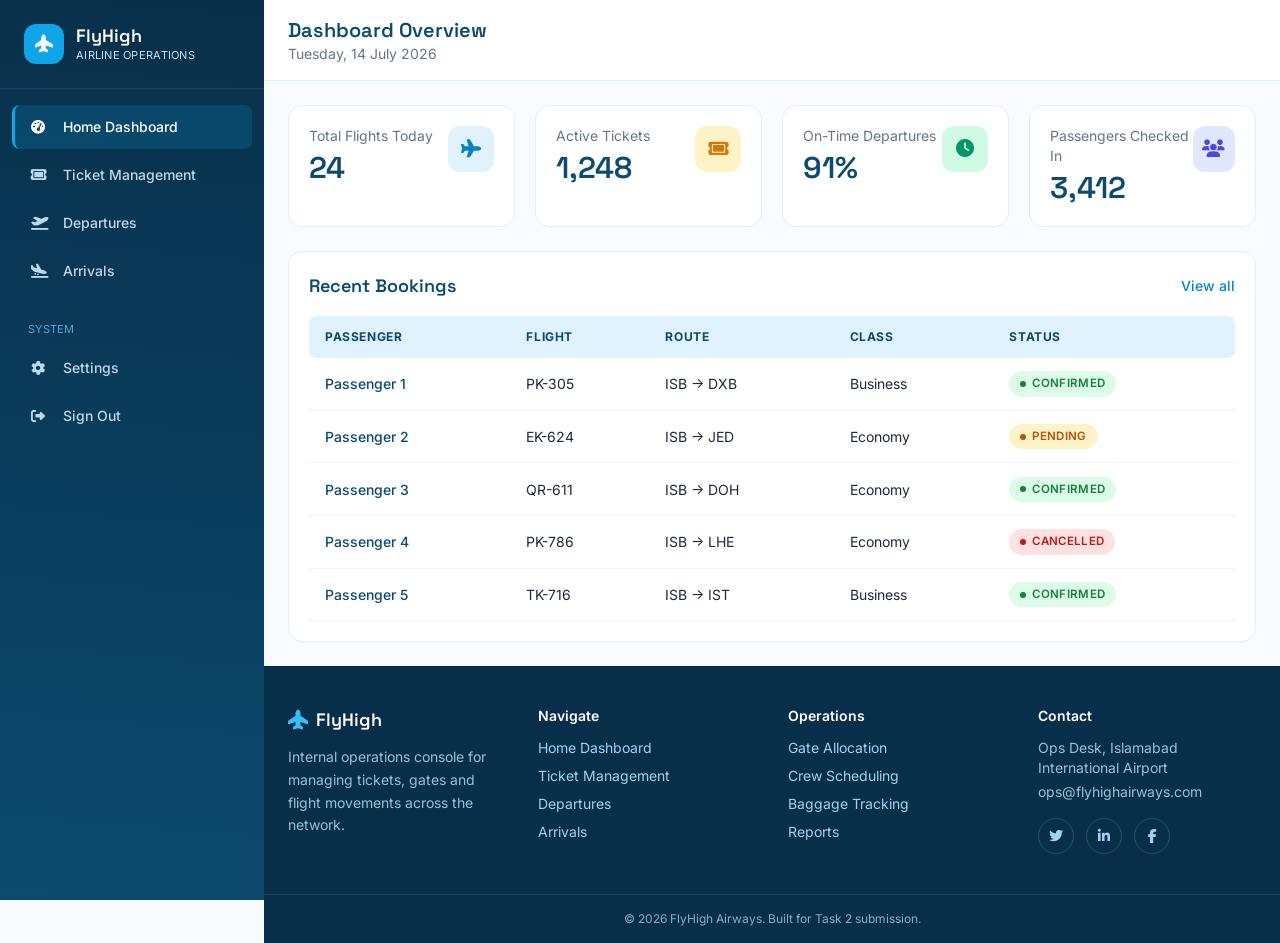
==== index.html @ 9b2eb56f "Updated project files" ====
<!DOCTYPE html>
<html lang="en">
<head>
<meta charset="UTF-8">
<meta name="viewport" content="width=device-width, initial-scale=1.0">
<title>FlyHigh Airways | Dashboard</title>

<link rel="preconnect" href="https://fonts.googleapis.com">
<link href="https://fonts.googleapis.com/css2?family=Inter:wght@400;500;600&family=Space+Grotesk:wght@500;600;700&family=IBM+Plex+Mono:wght@400;500;600&display=swap" rel="stylesheet">
<link rel="stylesheet" href="https://cdnjs.cloudflare.com/ajax/libs/font-awesome/6.5.1/css/all.min.css">

<link rel="stylesheet" href="css/tailwind.css">
<link rel="stylesheet" href="css/style.css">
</head>
<body>

<input type="checkbox" id="nav-toggle" class="nav-toggle">
<aside class="sidebar" id="sidebar">
  <div class="sidebar-logo px-6 py-6 flex items-center gap-3">
    <div class="w-10 h-10 rounded-xl bg-sky-500 flex items-center justify-center">
      <i class="fa-solid fa-plane-up text-white text-lg"></i>
    </div>
    <div>
      <p class="font-display text-white text-lg font-semibold leading-tight">FlyHigh</p>
      <p class="text-[11px] text-sky-200 tracking-wide">AIRLINE OPERATIONS</p>
    </div>
  </div>

  <nav class="mt-4 flex flex-col gap-1 px-3">
    <a href="index.html" class="nav-link active flex items-center gap-3 px-4 py-3 rounded-lg text-sm font-medium">
      <i class="fa-solid fa-gauge-high"></i> Home Dashboard
    </a>
    <a href="tickets.html" class="nav-link flex items-center gap-3 px-4 py-3 rounded-lg text-sm font-medium">
      <i class="fa-solid fa-ticket"></i> Ticket Management
    </a>
    <a href="departures.html" class="nav-link flex items-center gap-3 px-4 py-3 rounded-lg text-sm font-medium">
      <i class="fa-solid fa-plane-departure"></i> Departures
    </a>
    <a href="arrivals.html" class="nav-link flex items-center gap-3 px-4 py-3 rounded-lg text-sm font-medium">
      <i class="fa-solid fa-plane-arrival"></i> Arrivals
    </a>

    <p class="text-[11px] text-sky-300/70 tracking-wide px-4 mt-6 mb-1">SYSTEM</p>
    <a href="#" class="nav-link flex items-center gap-3 px-4 py-3 rounded-lg text-sm font-medium">
      <i class="fa-solid fa-gear"></i> Settings
    </a>
    <a href="#" class="nav-link flex items-center gap-3 px-4 py-3 rounded-lg text-sm font-medium">
      <i class="fa-solid fa-right-from-bracket"></i> Sign Out
    </a>
  </nav>
</aside>

<div class="main-content flex flex-col min-h-screen">

  <header class="bg-white border-b border-sky-100 px-6 py-4 flex items-center justify-between sticky top-0 z-30">
    <div class="flex items-center gap-4">
      <label for="nav-toggle" class="lg:hidden text-navy text-xl cursor-pointer">
        <i class="fa-solid fa-bars"></i>
      </label>
      <div>
        <h1 class="font-display text-xl font-semibold text-navy">Dashboard Overview</h1>
        <p class="text-sm text-slate-500">Tuesday, 14 July 2026</p>
      </div>
    </div>
  </header>

  <main class="flex-1 px-6 py-6">

    <section class="grid grid-cols-1 sm:grid-cols-2 xl:grid-cols-4 gap-5">
      <div class="stat-card p-5 flex items-start justify-between">
        <div>
          <p class="text-sm text-slate-500">Total Flights Today</p>
          <p class="font-display text-3xl font-semibold text-navy mt-1">24</p>
        </div>
        <div class="stat-icon bg-sky-100 text-sky-600"><i class="fa-solid fa-plane text-lg"></i></div>
      </div>

      <div class="stat-card p-5 flex items-start justify-between">
        <div>
          <p class="text-sm text-slate-500">Active Tickets</p>
          <p class="font-display text-3xl font-semibold text-navy mt-1">1,248</p>
        </div>
        <div class="stat-icon bg-amber-100 text-amber-600"><i class="fa-solid fa-ticket text-lg"></i></div>
      </div>

      <div class="stat-card p-5 flex items-start justify-between">
        <div>
          <p class="text-sm text-slate-500">On-Time Departures</p>
          <p class="font-display text-3xl font-semibold text-navy mt-1">91%</p>
        </div>
        <div class="stat-icon bg-emerald-100 text-emerald-600"><i class="fa-solid fa-clock text-lg"></i></div>
      </div>

      <div class="stat-card p-5 flex items-start justify-between">
        <div>
          <p class="text-sm text-slate-500">Passengers Checked In</p>
          <p class="font-display text-3xl font-semibold text-navy mt-1">3,412</p>
        </div>
        <div class="stat-icon bg-indigo-100 text-indigo-600"><i class="fa-solid fa-users text-lg"></i></div>
      </div>
    </section>

    <section class="panel p-5 mt-6">
      <div class="flex items-center justify-between mb-4">
        <h2 class="font-display text-lg font-semibold text-navy">Recent Bookings</h2>
        <a href="tickets.html" class="text-sm text-sky-600 font-medium hover:underline">View all</a>
      </div>
      <table class="data-table w-full">
        <thead>
          <tr>
            <th class="rounded-l-lg">Passenger</th>
            <th>Flight</th>
            <th>Route</th>
            <th>Class</th>
            <th class="rounded-r-lg">Status</th>
          </tr>
        </thead>
        <tbody>
          <tr>
            <td class="font-medium text-navy">Passenger 1</td>
            <td>PK-305</td>
            <td>ISB &rarr; DXB</td>
            <td>Business</td>
            <td><span class="badge badge-confirmed">Confirmed</span></td>
          </tr>
          <tr>
            <td class="font-medium text-navy">Passenger 2</td>
            <td>EK-624</td>
            <td>ISB &rarr; JED</td>
            <td>Economy</td>
            <td><span class="badge badge-pending">Pending</span></td>
          </tr>
          <tr>
            <td class="font-medium text-navy">Passenger 3</td>
            <td>QR-611</td>
            <td>ISB &rarr; DOH</td>
            <td>Economy</td>
            <td><span class="badge badge-confirmed">Confirmed</span></td>
          </tr>
          <tr>
            <td class="font-medium text-navy">Passenger 4</td>
            <td>PK-786</td>
            <td>ISB &rarr; LHE</td>
            <td>Economy</td>
            <td><span class="badge badge-cancelled">Cancelled</span></td>
          </tr>
          <tr>
            <td class="font-medium text-navy">Passenger 5</td>
            <td>TK-716</td>
            <td>ISB &rarr; IST</td>
            <td>Business</td>
            <td><span class="badge badge-confirmed">Confirmed</span></td>
          </tr>
        </tbody>
      </table>
    </section>

  </main>

  <footer class="site-footer mt-auto">
    <div class="max-w-7xl mx-auto px-6 py-10 grid grid-cols-1 md:grid-cols-4 gap-8">
      <div>
        <div class="flex items-center gap-2 mb-3">
          <i class="fa-solid fa-plane-up text-sky-400 text-xl"></i>
          <span class="font-display text-white text-lg font-semibold">FlyHigh</span>
        </div>
        <p class="text-sm text-sky-200/80 leading-relaxed">Internal operations console for managing tickets, gates and flight movements across the network.</p>
      </div>
      <div>
        <p class="text-white font-semibold mb-3 text-sm">Navigate</p>
        <ul class="flex flex-col gap-2 text-sm">
          <li><a href="index.html">Home Dashboard</a></li>
          <li><a href="tickets.html">Ticket Management</a></li>
          <li><a href="departures.html">Departures</a></li>
          <li><a href="arrivals.html">Arrivals</a></li>
        </ul>
      </div>
      <div>
        <p class="text-white font-semibold mb-3 text-sm">Operations</p>
        <ul class="flex flex-col gap-2 text-sm">
          <li><a href="#">Gate Allocation</a></li>
          <li><a href="#">Crew Scheduling</a></li>
          <li><a href="#">Baggage Tracking</a></li>
          <li><a href="#">Reports</a></li>
        </ul>
      </div>
      <div>
        <p class="text-white font-semibold mb-3 text-sm">Contact</p>
        <p class="text-sm text-sky-200/80">Ops Desk, Islamabad International Airport</p>
        <p class="text-sm text-sky-200/80 mt-1">ops@flyhighairways.com</p>
        <div class="flex gap-3 mt-4">
          <a href="#" class="footer-social"><i class="fa-brands fa-twitter text-sm"></i></a>
          <a href="#" class="footer-social"><i class="fa-brands fa-linkedin-in text-sm"></i></a>
          <a href="#" class="footer-social"><i class="fa-brands fa-facebook-f text-sm"></i></a>
        </div>
      </div>
    </div>
    <div class="border-t border-white/10 py-4 text-center text-xs text-sky-200/70">
      &copy; 2026 FlyHigh Airways. Built for Task 2 submission.
    </div>
  </footer>

</div>

</body>
</html>
---- css/style.css ----
/* FlyHigh Airways - custom styles layered on top of Tailwind utilities */

:root {
  --sky: #0ea5e9;
  --sky-dark: #0369a1;
  --sky-light: #e0f2fe;
  --navy: #0c4a6e;
  --navy-deep: #082f49;
  --amber: #f59e0b;
  --slate: #64748b;
}

* {
  scrollbar-width: thin;
  scrollbar-color: var(--sky) #e2e8f0;
}

body {
  font-family: 'Inter', sans-serif;
  background-color: #f8fbff;
  color: #1e293b;
}

.font-display {
  font-family: 'Space Grotesk', sans-serif;
}

.font-mono-board {
  font-family: 'IBM Plex Mono', monospace;
}

/* ---------- Sidebar ---------- */

.sidebar {
  width: 264px;
  background: linear-gradient(185deg, var(--navy-deep) 0%, var(--navy) 100%);
  min-height: 100vh;
  position: fixed;
  top: 0;
  left: 0;
  z-index: 40;
  transition: transform 0.25s ease;
}

.sidebar-logo {
  border-bottom: 1px solid rgba(255, 255, 255, 0.08);
}

.nav-link {
  color: #bcd9ef;
  border-left: 3px solid transparent;
  transition: all 0.15s ease;
}

.nav-link:hover {
  background-color: rgba(14, 165, 233, 0.12);
  color: #ffffff;
}

.nav-link.active {
  background-color: rgba(14, 165, 233, 0.18);
  border-left-color: var(--sky);
  color: #ffffff;
}

.nav-link i {
  width: 20px;
}

.main-content {
  margin-left: 264px;
}

.nav-toggle {
  position: absolute;
  opacity: 0;
  pointer-events: none;
}

@media (max-width: 1024px) {
  .sidebar {
    transform: translateX(-100%);
  }
  .nav-toggle:checked ~ .sidebar {
    transform: translateX(0);
  }
  .main-content {
    margin-left: 0;
  }
}

/* ---------- Cards ---------- */

.stat-card {
  background: #ffffff;
  border: 1px solid #e5eef7;
  border-radius: 14px;
  transition: transform 0.15s ease, box-shadow 0.15s ease;
}

.stat-card:hover {
  transform: translateY(-3px);
  box-shadow: 0 10px 25px -10px rgba(3, 105, 161, 0.25);
}

.stat-icon {
  width: 46px;
  height: 46px;
  border-radius: 12px;
  display: flex;
  align-items: center;
  justify-content: center;
}

.panel {
  background: #ffffff;
  border: 1px solid #e5eef7;
  border-radius: 14px;
}

/* ---------- Flight board (departures / arrivals signature look) ---------- */

.board {
  background: var(--navy-deep);
  border-radius: 14px;
  overflow: hidden;
  box-shadow: inset 0 0 40px rgba(14, 165, 233, 0.08);
}

.board table {
  width: 100%;
  border-collapse: collapse;
}

.board thead th {
  font-family: 'IBM Plex Mono', monospace;
  font-size: 11px;
  letter-spacing: 0.12em;
  text-transform: uppercase;
  color: #7dd3fc;
  padding: 14px 18px;
  text-align: left;
  border-bottom: 1px solid rgba(125, 211, 252, 0.2);
}

.board tbody td {
  font-family: 'IBM Plex Mono', monospace;
  font-size: 13.5px;
  letter-spacing: 0.04em;
  color: #f0f9ff;
  padding: 13px 18px;
  border-bottom: 1px solid rgba(255, 255, 255, 0.06);
}

.board tbody tr:last-child td {
  border-bottom: none;
}

.board tbody tr:hover {
  background: rgba(14, 165, 233, 0.08);
}

.flight-code {
  color: var(--amber);
  font-weight: 600;
}

/* ---------- Status badges ---------- */

.badge {
  display: inline-flex;
  align-items: center;
  gap: 6px;
  padding: 4px 11px;
  border-radius: 999px;
  font-size: 11.5px;
  font-weight: 600;
  letter-spacing: 0.03em;
  text-transform: uppercase;
}

.badge::before {
  content: "";
  width: 6px;
  height: 6px;
  border-radius: 50%;
  background: currentColor;
}

.badge-ontime   { background: #dcfce7; color: #15803d; }
.badge-boarding { background: #dbeafe; color: #1d4ed8; }
.badge-delayed  { background: #fef3c7; color: #b45309; }
.badge-cancelled{ background: #fee2e2; color: #b91c1c; }
.badge-landed   { background: #e0e7ff; color: #4338ca; }
.badge-confirmed{ background: #dcfce7; color: #15803d; }
.badge-pending  { background: #fef3c7; color: #b45309; }

/* ---------- Regular data table (tickets page) ---------- */

.data-table thead th {
  background: var(--sky-light);
  color: var(--navy);
  font-size: 12px;
  text-transform: uppercase;
  letter-spacing: 0.05em;
  padding: 12px 16px;
  text-align: left;
}

.data-table tbody td {
  padding: 13px 16px;
  border-bottom: 1px solid #eef4fa;
  font-size: 14px;
}

.data-table tbody tr:hover {
  background: #f4faff;
}

.icon-btn {
  width: 32px;
  height: 32px;
  border-radius: 8px;
  display: inline-flex;
  align-items: center;
  justify-content: center;
  transition: background 0.15s ease;
}

.icon-btn:hover {
  background: var(--sky-light);
}

/* ---------- Footer ---------- */

.site-footer {
  background: var(--navy-deep);
  color: #cbe4f7;
}

.site-footer a {
  color: #9fd3f2;
  transition: color 0.15s ease;
}

.site-footer a:hover {
  color: #ffffff;
}

.footer-social {
  width: 36px;
  height: 36px;
  border-radius: 50%;
  border: 1px solid rgba(255, 255, 255, 0.15);
  display: inline-flex;
  align-items: center;
  justify-content: center;
  transition: all 0.15s ease;
}

.footer-social:hover {
  background: var(--sky);
  border-color: var(--sky);
}

/* ---------- Utility ---------- */

.btn-primary {
  background: var(--sky);
  color: #ffffff;
  transition: background 0.15s ease;
}

.btn-primary:hover {
  background: var(--sky-dark);
}
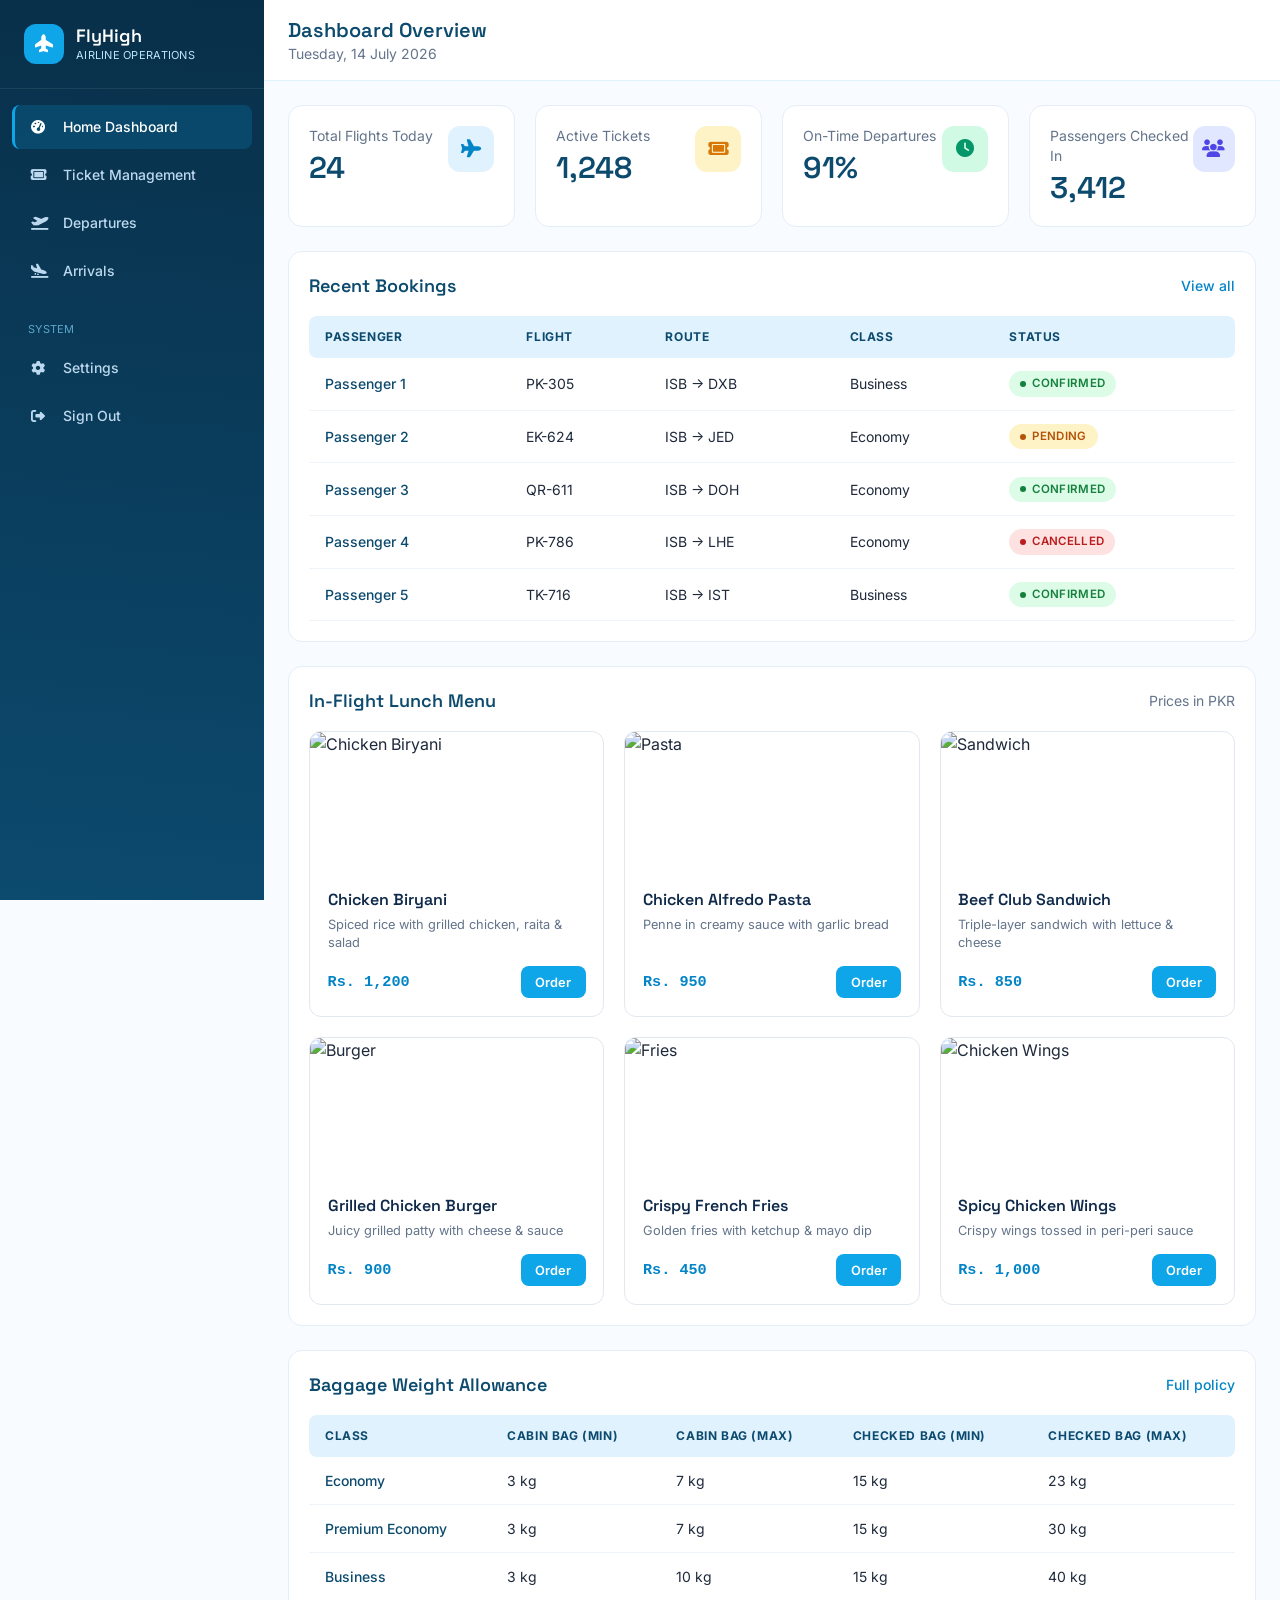
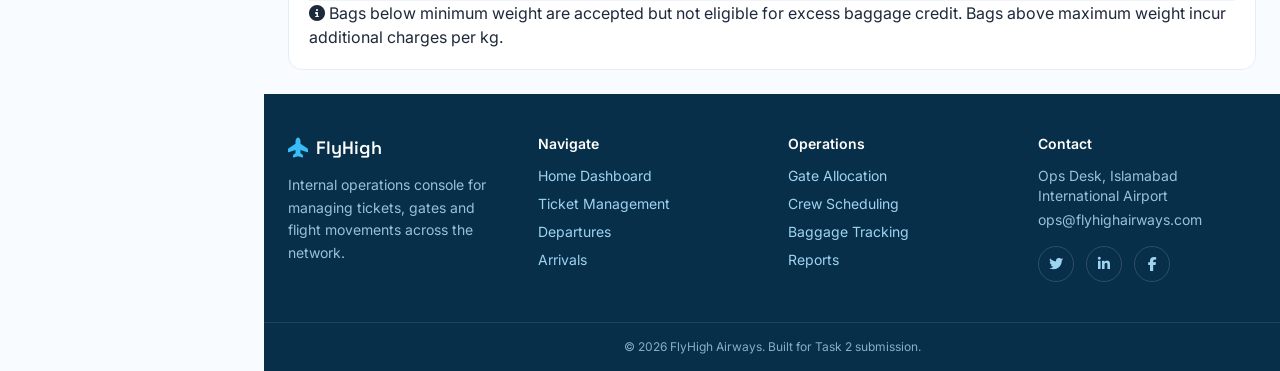
==== commit 36cd3627: "Add lunch menu, baggage limits, ticket booking form, and welcome page background" ====
--- a/index.html
+++ b/index.html
@@ -155,6 +155,134 @@
       </table>
     </section>
 
+  <!-- Lunch / In-Flight Meal Section -->
+<section class="panel p-5 mt-6">
+  <div class="flex items-center justify-between mb-4">
+    <h2 class="font-display text-lg font-semibold text-navy">In-Flight Lunch Menu</h2>
+    <span class="text-sm text-slate-500">Prices in PKR</span>
+  </div>
+  <div class="meal-grid">
+
+    <div class="meal-card">
+      <img class="meal-img" src="https://images.unsplash.com/photo-1716550781939-beb7d7247aae?w=500&auto=format&fit=crop&q=60&ixlib=rb-4.1.0&ixid=M3wxMjA3fDB8MHxzZWFyY2h8MTR8fGJpcnlhbml8ZW58MHx8MHx8fDA%3D" alt="Chicken Biryani">
+      <div class="meal-card-body">
+        <h3 class="meal-name">Chicken Biryani</h3>
+        <p class="meal-desc">Spiced rice with grilled chicken, raita & salad</p>
+        <div class="meal-footer">
+          <p class="meal-price">Rs. 1,200</p>
+          <button class="order-btn" type="button">Order</button>
+        </div>
+      </div>
+    </div>
+
+    <div class="meal-card">
+      <img class="meal-img" src="https://plus.unsplash.com/premium_photo-1677000666741-17c3c57139a2?w=500&auto=format&fit=crop&q=60&ixlib=rb-4.1.0&ixid=M3wxMjA3fDB8MHxzZWFyY2h8NXx8cGFzdGF8ZW58MHx8MHx8fDA%3D" alt="Pasta">
+      <div class="meal-card-body">
+        <h3 class="meal-name">Chicken Alfredo Pasta</h3>
+        <p class="meal-desc">Penne in creamy sauce with garlic bread</p>
+        <div class="meal-footer">
+          <p class="meal-price">Rs. 950</p>
+          <button class="order-btn" type="button">Order</button>
+        </div>
+      </div>
+    </div>
+
+    <div class="meal-card">
+      <img class="meal-img" src="https://images.unsplash.com/photo-1655279562015-047c3da9a271?w=500&auto=format&fit=crop&q=60&ixlib=rb-4.1.0&ixid=M3wxMjA3fDB8MHxzZWFyY2h8M3x8c2Fud2ljaHxlbnwwfHwwfHx8MA%3D%3D" alt="Sandwich">
+      <div class="meal-card-body">
+        <h3 class="meal-name">Beef Club Sandwich</h3>
+        <p class="meal-desc">Triple-layer sandwich with lettuce & cheese</p>
+        <div class="meal-footer">
+          <p class="meal-price">Rs. 850</p>
+          <button class="order-btn" type="button">Order</button>
+        </div>
+      </div>
+    </div>
+
+    <div class="meal-card">
+      <img class="meal-img" src="https://images.unsplash.com/photo-1572802419224-296b0aeee0d9?w=500&auto=format&fit=crop&q=60&ixlib=rb-4.1.0&ixid=M3wxMjA3fDB8MHxzZWFyY2h8NHx8YnVyZ2VyfGVufDB8fDB8fHww" alt="Burger">
+      <div class="meal-card-body">
+        <h3 class="meal-name">Grilled Chicken Burger</h3>
+        <p class="meal-desc">Juicy grilled patty with cheese & sauce</p>
+        <div class="meal-footer">
+          <p class="meal-price">Rs. 900</p>
+          <button class="order-btn" type="button">Order</button>
+        </div>
+      </div>
+    </div>
+
+    <div class="meal-card">
+      <img class="meal-img" src="https://images.unsplash.com/photo-1598998834333-c0b91bc9b2a3?w=500&auto=format&fit=crop&q=60&ixlib=rb-4.1.0&ixid=M3wxMjA3fDB8MHxzZWFyY2h8MTJ8fGZyaWVzfGVufDB8fDB8fHww" alt="Fries">
+      <div class="meal-card-body">
+        <h3 class="meal-name">Crispy French Fries</h3>
+        <p class="meal-desc">Golden fries with ketchup & mayo dip</p>
+        <div class="meal-footer">
+          <p class="meal-price">Rs. 450</p>
+          <button class="order-btn" type="button">Order</button>
+        </div>
+      </div>
+    </div>
+
+    <div class="meal-card">
+      <img class="meal-img" src="https://images.unsplash.com/photo-1585703900468-13c7a978ad86?w=500&auto=format&fit=crop&q=60&ixlib=rb-4.1.0&ixid=M3wxMjA3fDB8MHxzZWFyY2h8N3x8Y2hpY2tlbiUyMHdpbmdzfGVufDB8fDB8fHww" alt="Chicken Wings">
+      <div class="meal-card-body">
+        <h3 class="meal-name">Spicy Chicken Wings</h3>
+        <p class="meal-desc">Crispy wings tossed in peri-peri sauce</p>
+        <div class="meal-footer">
+          <p class="meal-price">Rs. 1,000</p>
+          <button class="order-btn" type="button">Order</button>
+        </div>
+      </div>
+    </div>
+
+  </div>
+</section>
+
+<!-- Luggage Weight Limits Section -->
+<section class="panel p-5 mt-6">
+  <div class="flex items-center justify-between mb-4">
+    <h2 class="font-display text-lg font-semibold text-navy">Baggage Weight Allowance</h2>
+    <a href="#" class="text-sm text-sky-600 font-medium hover:underline">Full policy</a>
+  </div>
+  <table class="data-table w-full">
+    <thead>
+      <tr>
+        <th class="rounded-l-lg">Class</th>
+        <th>Cabin Bag (Min)</th>
+        <th>Cabin Bag (Max)</th>
+        <th>Checked Bag (Min)</th>
+        <th class="rounded-r-lg">Checked Bag (Max)</th>
+      </tr>
+    </thead>
+    <tbody>
+      <tr>
+        <td class="font-medium text-navy">Economy</td>
+        <td>3 kg</td>
+        <td>7 kg</td>
+        <td>15 kg</td>
+        <td>23 kg</td>
+      </tr>
+      <tr>
+        <td class="font-medium text-navy">Premium Economy</td>
+        <td>3 kg</td>
+        <td>7 kg</td>
+        <td>15 kg</td>
+        <td>30 kg</td>
+      </tr>
+      <tr>
+        <td class="font-medium text-navy">Business</td>
+        <td>3 kg</td>
+        <td>10 kg</td>
+        <td>15 kg</td>
+        <td>40 kg</td>
+      </tr>
+    </tbody>
+  </table>
+  <p class="baggage-note mt-3">
+    <i class="fa-solid fa-circle-info"></i>
+    Bags below minimum weight are accepted but not eligible for excess baggage credit. Bags above maximum weight incur additional charges per kg.
+  </p>
+</section>
   </main>
 
   <footer class="site-footer mt-auto">
--- a/css/style.css
+++ b/css/style.css
@@ -273,4 +273,352 @@
 
 .btn-primary:hover {
   background: var(--sky-dark);
+}
+
+/* Meal grid */
+.meal-grid {
+  display: grid;
+  grid-template-columns: repeat(auto-fit, minmax(220px, 1fr));
+  gap: 1.25rem;
+}
+
+.meal-card {
+  border: 1px solid #e2e8f0;
+  border-radius: 0.75rem;
+  overflow: hidden;
+  background: #ffffff;
+  transition: box-shadow 0.2s ease, transform 0.2s ease;
+  display: flex;
+  flex-direction: column;
+}
+
+.meal-card:hover {
+  box-shadow: 0 6px 16px rgba(0, 0, 0, 0.08);
+  transform: translateY(-3px);
+}
+
+.meal-img {
+  width: 100%;
+  height: 140px;
+  object-fit: cover;
+  display: block;
+}
+
+.meal-card-body {
+  padding: 1rem 1.1rem 1.1rem;
+  display: flex;
+  flex-direction: column;
+  flex: 1;
+}
+
+.meal-name {
+  font-family: 'Space Grotesk', sans-serif;
+  font-weight: 600;
+  font-size: 1rem;
+  color: #0f2a4a;
+  margin-bottom: 0.25rem;
+}
+
+.meal-desc {
+  font-size: 0.8rem;
+  color: #64748b;
+  line-height: 1.4;
+  margin-bottom: 0.9rem;
+  flex: 1;
+}
+
+.meal-footer {
+  display: flex;
+  align-items: center;
+  justify-content: space-between;
+  gap: 0.5rem;
+}
+
+.meal-price {
+  font-family: 'IBM Plex Mono', monospace;
+  font-weight: 600;
+  font-size: 0.95rem;
+  color: #0284c7;
+}
+
+.order-btn {
+  background: #0ea5e9;
+  color: #ffffff;
+  border: none;
+  padding: 0.4rem 0.9rem;
+  border-radius: 0.5rem;
+  font-size: 0.8rem;
+  font-weight: 600;
+  cursor: pointer;
+  transition: background 0.2s ease;
+}
+
+.order-btn:hover {
+  background: #0284c7;
+}
+
+.order-btn:active {
+  transform: scale(0.97);
+}
+
+/* Booking form */
+.booking-form {
+  display: flex;
+  flex-direction: column;
+  gap: 1.25rem;
+}
+
+.trip-type-row {
+  display: flex;
+  gap: 1.5rem;
+  flex-wrap: wrap;
+}
+
+.trip-radio {
+  display: flex;
+  align-items: center;
+  gap: 0.4rem;
+  font-size: 0.85rem;
+  color: #475569;
+  cursor: pointer;
+}
+
+.trip-radio input {
+  accent-color: #0ea5e9;
+  width: 16px;
+  height: 16px;
+  cursor: pointer;
+}
+
+/* Route row */
+.route-row {
+  display: grid;
+  grid-template-columns: 1fr auto 1fr;
+  gap: 0.75rem;
+  align-items: end;
+}
+
+.swap-btn {
+  width: 40px;
+  height: 40px;
+  border-radius: 50%;
+  border: 1px solid #e2e8f0;
+  background: #f0f9ff;
+  color: #0ea5e9;
+  display: flex;
+  align-items: center;
+  justify-content: center;
+  cursor: pointer;
+  transition: background 0.2s ease, transform 0.2s ease;
+  margin-bottom: 2px;
+}
+
+.swap-btn:hover {
+  background: #0ea5e9;
+  color: #ffffff;
+  transform: rotate(180deg);
+}
+
+/* Generic field grid */
+.form-grid {
+  display: grid;
+  grid-template-columns: repeat(auto-fit, minmax(200px, 1fr));
+  gap: 1rem;
+}
+
+.form-field {
+  display: flex;
+  flex-direction: column;
+  gap: 0.35rem;
+}
+
+.form-field label {
+  font-size: 0.78rem;
+  font-weight: 600;
+  color: #0f2a4a;
+}
+
+.input-icon-wrap {
+  display: flex;
+  align-items: center;
+  gap: 0.6rem;
+  border: 1px solid #e2e8f0;
+  border-radius: 0.6rem;
+  padding: 0.55rem 0.8rem;
+  background: #f8fafc;
+  transition: border-color 0.2s ease, box-shadow 0.2s ease;
+}
+
+.input-icon-wrap:focus-within {
+  border-color: #0ea5e9;
+  box-shadow: 0 0 0 3px rgba(14, 165, 233, 0.15);
+  background: #ffffff;
+}
+
+.input-icon-wrap i {
+  color: #0ea5e9;
+  font-size: 0.85rem;
+  width: 16px;
+  text-align: center;
+}
+
+.input-icon-wrap input,
+.input-icon-wrap select {
+  border: none;
+  outline: none;
+  background: transparent;
+  font-size: 0.85rem;
+  color: #0f2a4a;
+  width: 100%;
+  font-family: 'Inter', sans-serif;
+}
+
+.form-divider {
+  border: none;
+  border-top: 1px solid #e2e8f0;
+  margin: 0.25rem 0;
+}
+
+.form-subheading {
+  font-family: 'Space Grotesk', sans-serif;
+  font-weight: 600;
+  font-size: 0.9rem;
+  color: #0f2a4a;
+  margin-bottom: 0.5rem;
+}
+
+/* Seat preference */
+.seat-pref-row {
+  display: flex;
+  flex-direction: column;
+  gap: 0.6rem;
+}
+
+.seat-options {
+  display: flex;
+  flex-wrap: wrap;
+  gap: 0.6rem;
+}
+
+.seat-chip {
+  cursor: pointer;
+}
+
+.seat-chip input {
+  display: none;
+}
+
+.seat-chip span {
+  display: flex;
+  align-items: center;
+  gap: 0.4rem;
+  font-size: 0.8rem;
+  color: #475569;
+  border: 1px solid #e2e8f0;
+  padding: 0.45rem 0.9rem;
+  border-radius: 999px;
+  transition: all 0.2s ease;
+}
+
+.seat-chip input:checked + span {
+  background: #0ea5e9;
+  border-color: #0ea5e9;
+  color: #ffffff;
+}
+
+/* Footer: fare + actions */
+.booking-footer {
+  display: flex;
+  align-items: center;
+  justify-content: space-between;
+  flex-wrap: wrap;
+  gap: 1rem;
+  padding-top: 1rem;
+  border-top: 1px solid #e2e8f0;
+}
+
+.fare-summary {
+  display: flex;
+  flex-direction: column;
+}
+
+.fare-label {
+  font-size: 0.75rem;
+  color: #64748b;
+}
+
+.fare-amount {
+  font-family: 'IBM Plex Mono', monospace;
+  font-weight: 600;
+  font-size: 1.3rem;
+  color: #0284c7;
+}
+
+.booking-actions {
+  display: flex;
+  gap: 0.75rem;
+}
+
+.btn-secondary {
+  background: #f1f5f9;
+  color: #475569;
+  border: 1px solid #e2e8f0;
+  padding: 0.6rem 1.1rem;
+  border-radius: 0.6rem;
+  font-size: 0.85rem;
+  font-weight: 600;
+  cursor: pointer;
+  transition: background 0.2s ease;
+}
+
+.btn-secondary:hover {
+  background: #e2e8f0;
+}
+
+/* Responsive */
+@media (max-width: 640px) {
+  .route-row {
+    grid-template-columns: 1fr;
+  }
+  .swap-btn {
+    justify-self: center;
+    transform: rotate(90deg);
+  }
+  .swap-btn:hover {
+    transform: rotate(270deg);
+  }
+  .booking-footer {
+    flex-direction: column;
+    align-items: flex-start;
+  }
+}
+
+/* Blurred background image for Welcome page */
+.page-bg {
+  position: relative;
+  min-height: 100vh;
+}
+
+.page-bg::before {
+  content: "";
+  position: fixed;
+  top: -20px;
+  left: -20px;
+  right: -20px;
+  bottom: -20px;
+  background-image: url('https://plus.unsplash.com/premium_vector-1718388092752-9a512ba52404?q=80&w=580&auto=format&fit=crop&ixlib=rb-4.1.0&ixid=M3wxMjA3fDB8MHxwaG90by1wYWdlfHx8fGVufDB8fHx8fA%3D%3D');
+  background-size: cover;
+  background-position: center;
+  background-repeat: no-repeat;
+  filter: blur(6px);
+  transform: scale(1.05);
+  z-index: -2;
+}
+
+.page-bg::after {
+  content: "";
+  position: fixed;
+  inset: 0;
+  background: rgba(255, 255, 255, 0.55);
+  z-index: -1;
 }
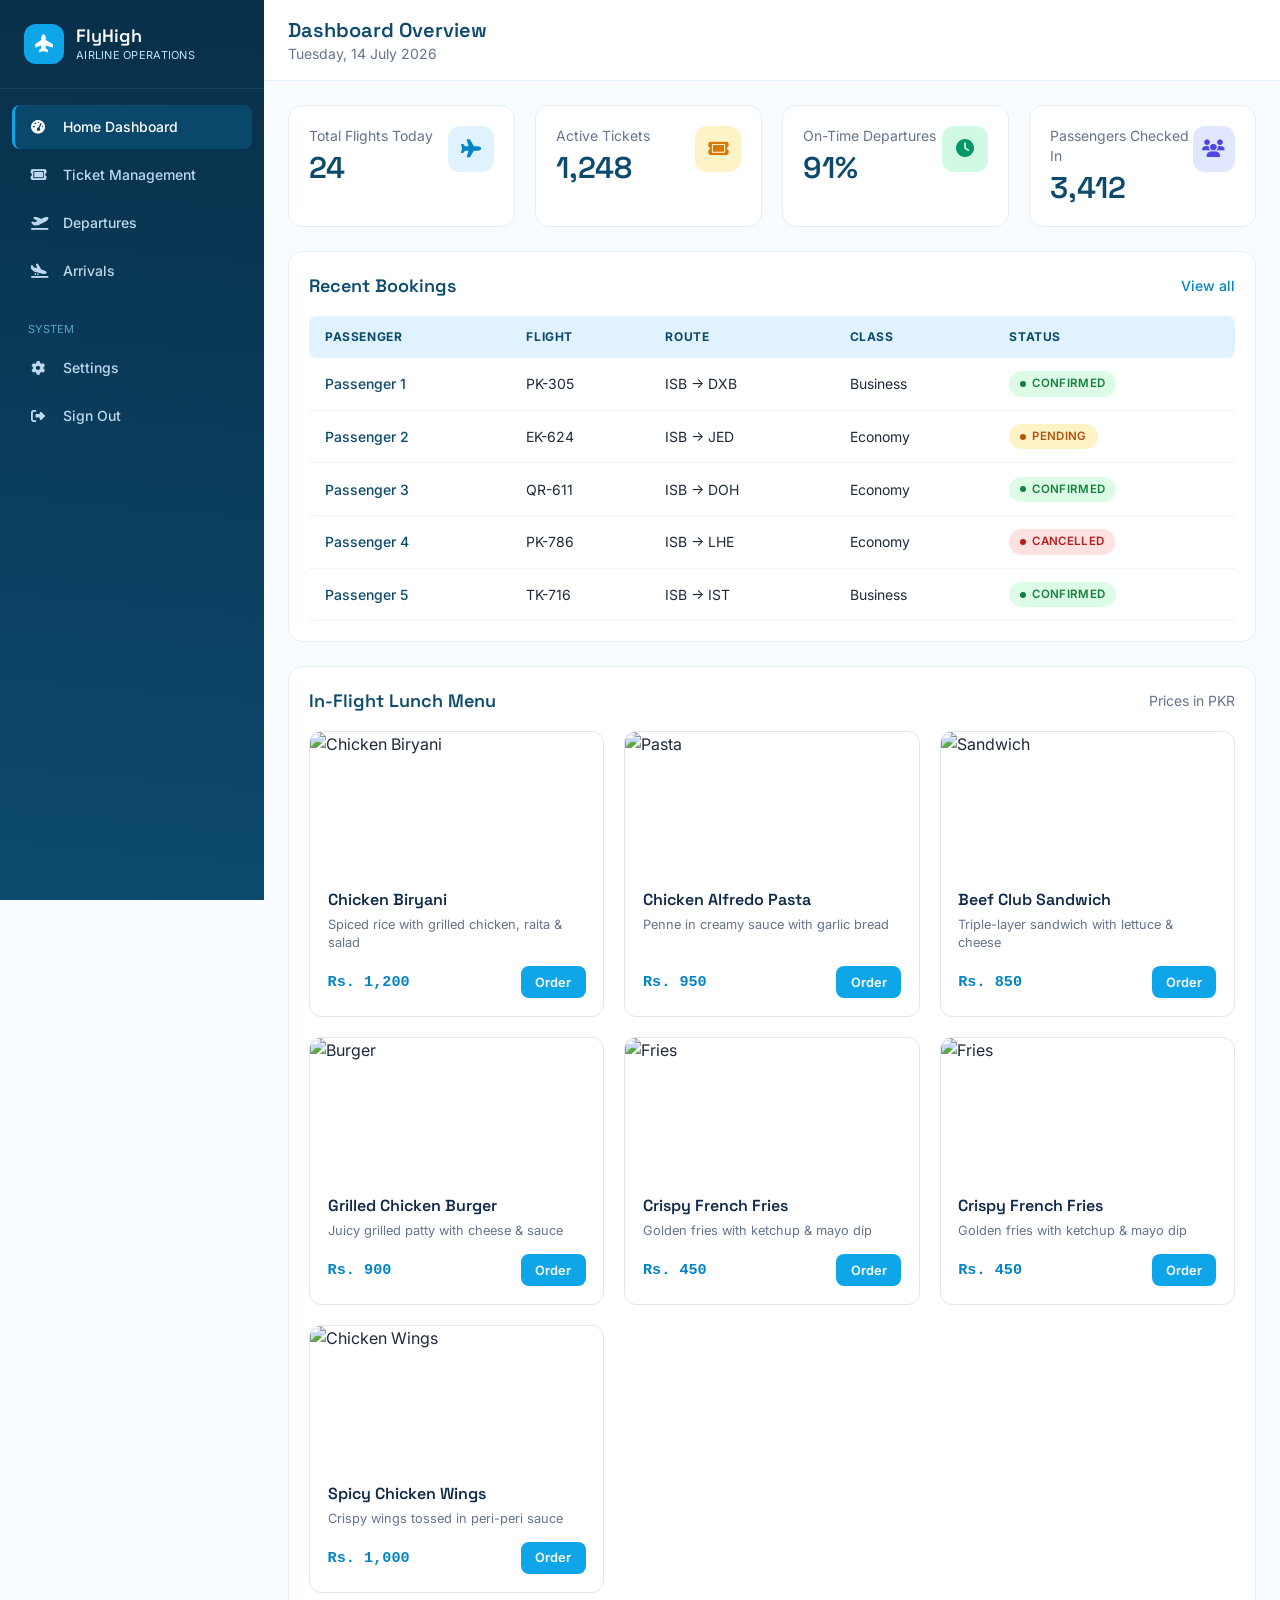
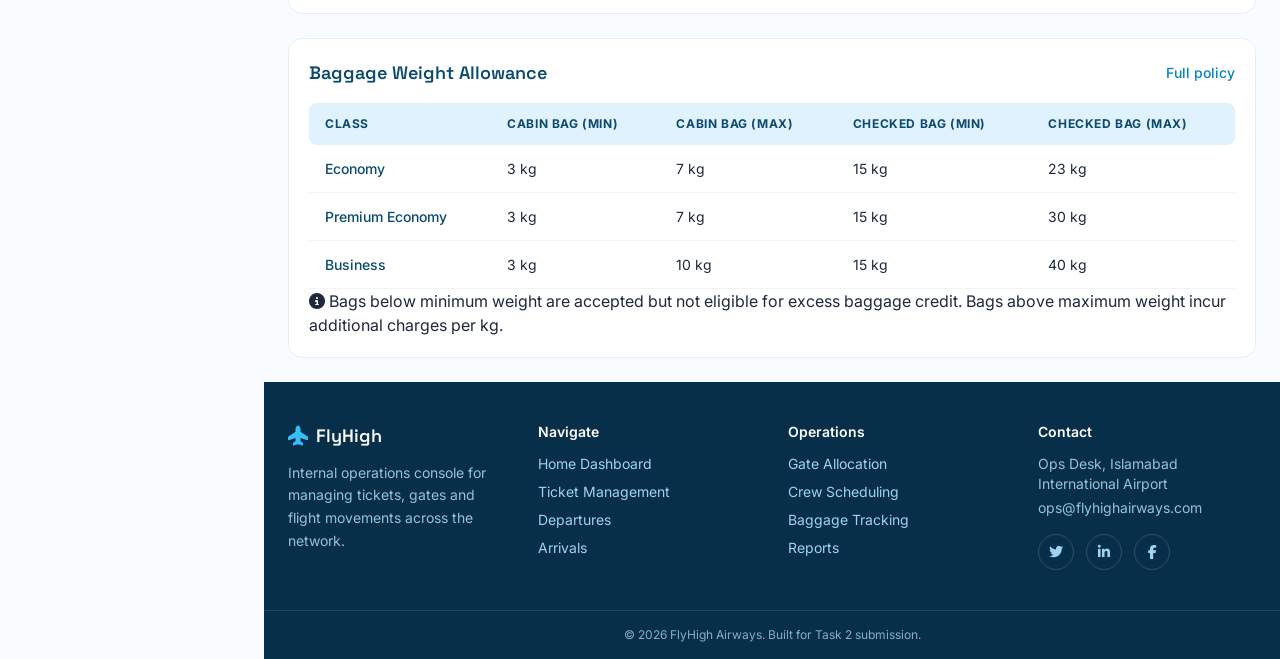
==== commit 5af98207: "index file updated" ====
--- a/index.html
+++ b/index.html
@@ -212,6 +212,18 @@
     </div>
 
     <div class="meal-card">
+      <img class="meal-img" src="https://images.unsplash.com/photo-1598998834333-c0b91bc9b2a3?w=500&auto=format&fit=crop&q=60&ixlib=rb-4.1.0&ixid=M3wxMjA3fDB8MHxzZWFyY2h8MTJ8fGZyaWVzfGVufDB8fDB8fHww" alt="Fries">
+      <div class="meal-card-body">
+        <h3 class="meal-name">Crispy French Fries</h3>
+        <p class="meal-desc">Golden fries with ketchup & mayo dip</p>
+        <div class="meal-footer">
+          <p class="meal-price">Rs. 450</p>
+          <button class="order-btn" type="button">Order</button>
+        </div>
+      </div>
+    </div>
+
+     <div class="meal-card">
       <img class="meal-img" src="https://images.unsplash.com/photo-1598998834333-c0b91bc9b2a3?w=500&auto=format&fit=crop&q=60&ixlib=rb-4.1.0&ixid=M3wxMjA3fDB8MHxzZWFyY2h8MTJ8fGZyaWVzfGVufDB8fDB8fHww" alt="Fries">
       <div class="meal-card-body">
         <h3 class="meal-name">Crispy French Fries</h3>
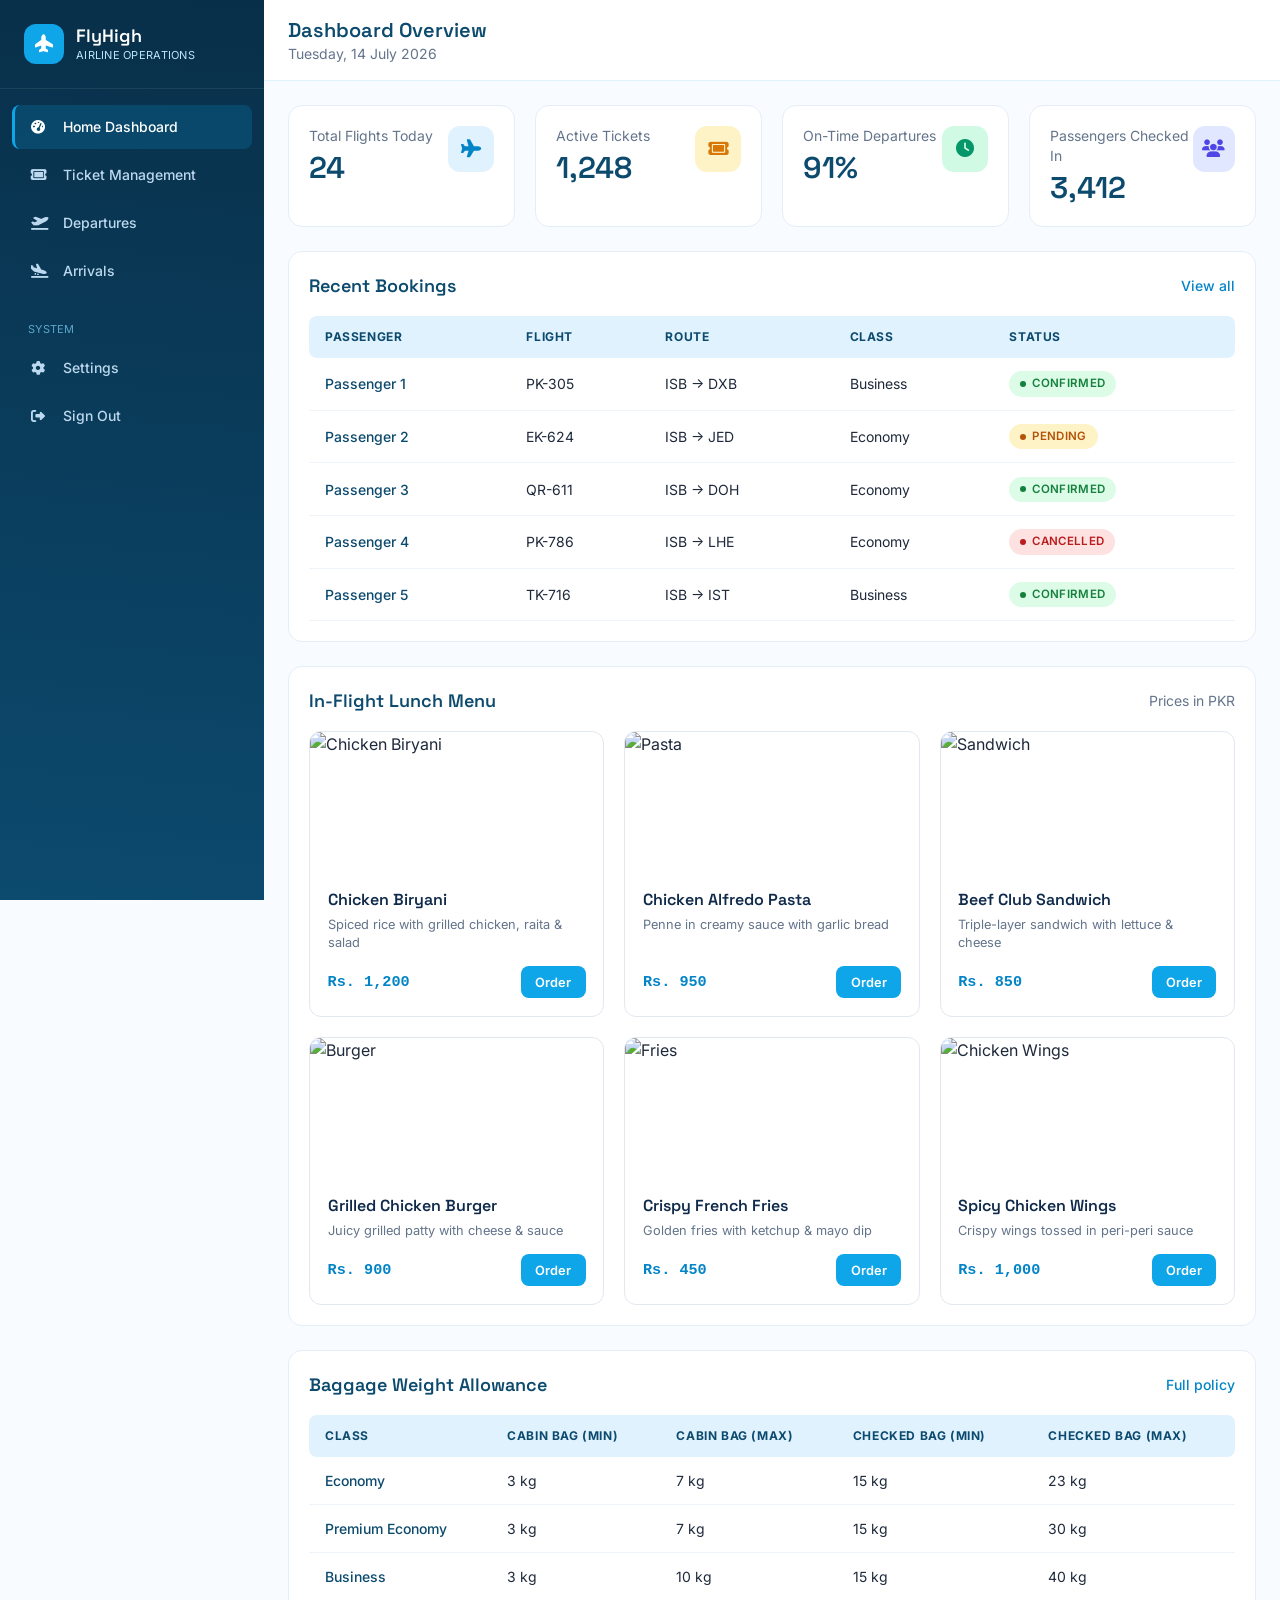
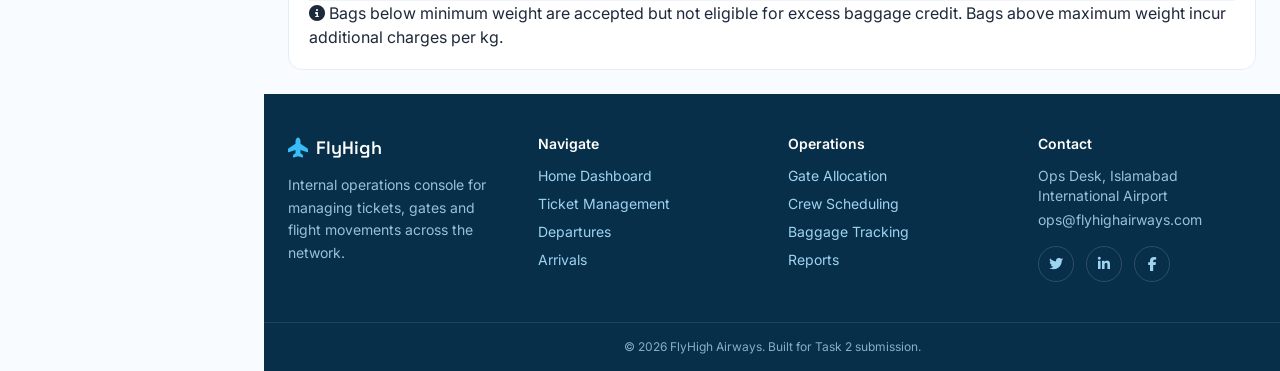
==== commit fdf0008c: "changes" ====
--- a/index.html
+++ b/index.html
@@ -212,18 +212,6 @@
     </div>
 
     <div class="meal-card">
-      <img class="meal-img" src="https://images.unsplash.com/photo-1598998834333-c0b91bc9b2a3?w=500&auto=format&fit=crop&q=60&ixlib=rb-4.1.0&ixid=M3wxMjA3fDB8MHxzZWFyY2h8MTJ8fGZyaWVzfGVufDB8fDB8fHww" alt="Fries">
-      <div class="meal-card-body">
-        <h3 class="meal-name">Crispy French Fries</h3>
-        <p class="meal-desc">Golden fries with ketchup & mayo dip</p>
-        <div class="meal-footer">
-          <p class="meal-price">Rs. 450</p>
-          <button class="order-btn" type="button">Order</button>
-        </div>
-      </div>
-    </div>
-
-     <div class="meal-card">
       <img class="meal-img" src="https://images.unsplash.com/photo-1598998834333-c0b91bc9b2a3?w=500&auto=format&fit=crop&q=60&ixlib=rb-4.1.0&ixid=M3wxMjA3fDB8MHxzZWFyY2h8MTJ8fGZyaWVzfGVufDB8fDB8fHww" alt="Fries">
       <div class="meal-card-body">
         <h3 class="meal-name">Crispy French Fries</h3>
